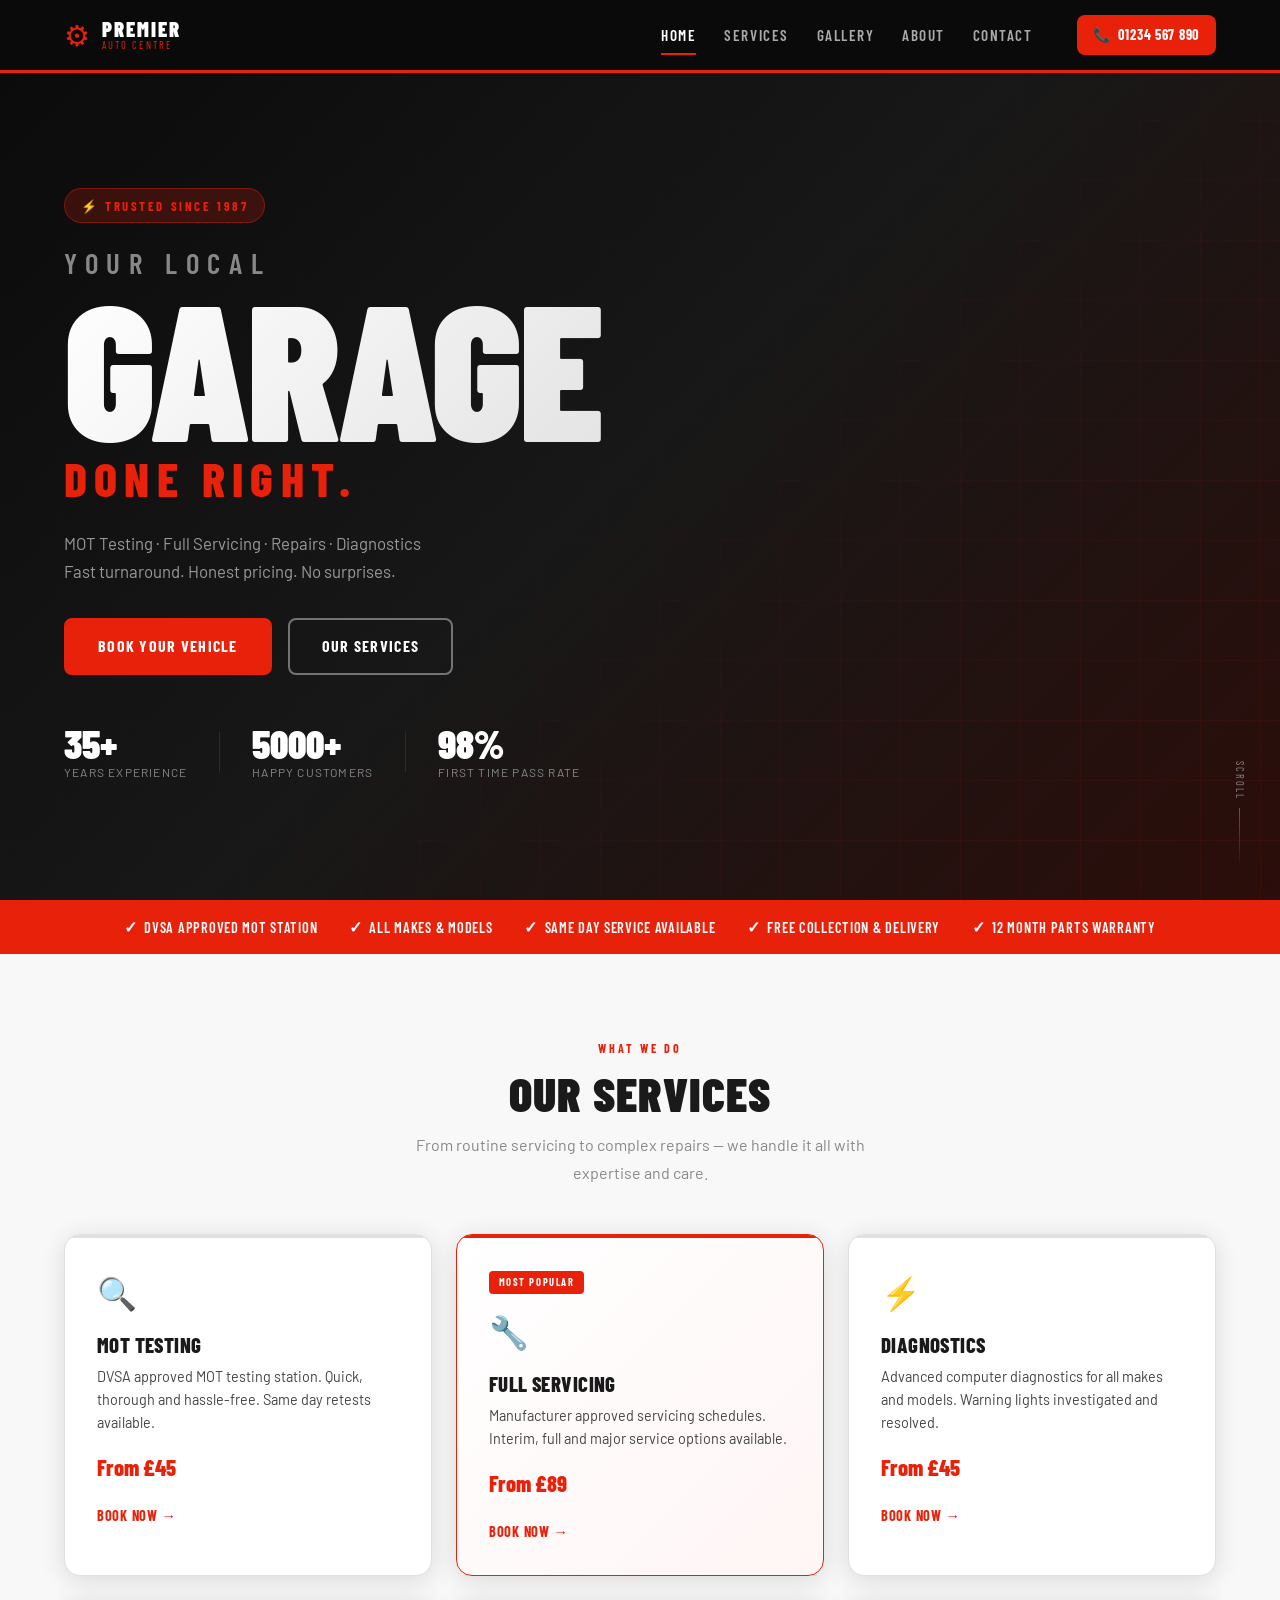
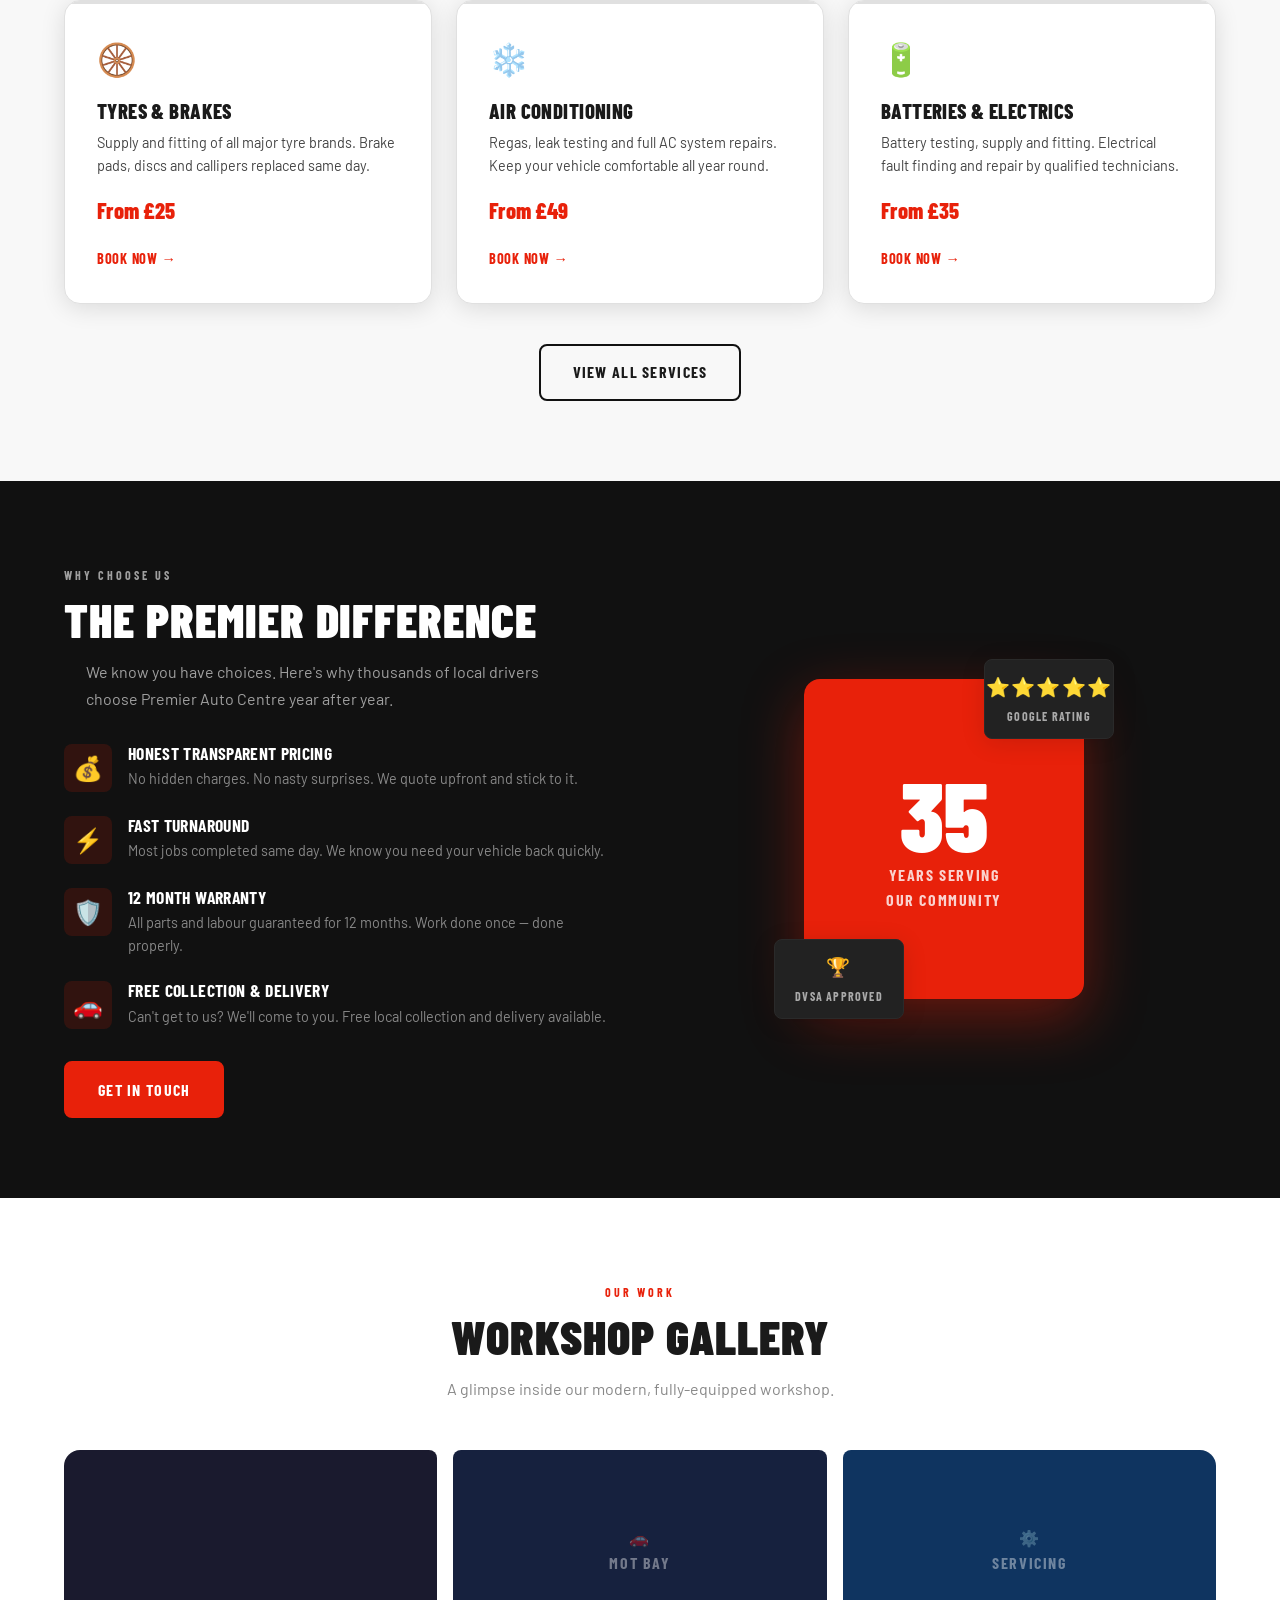
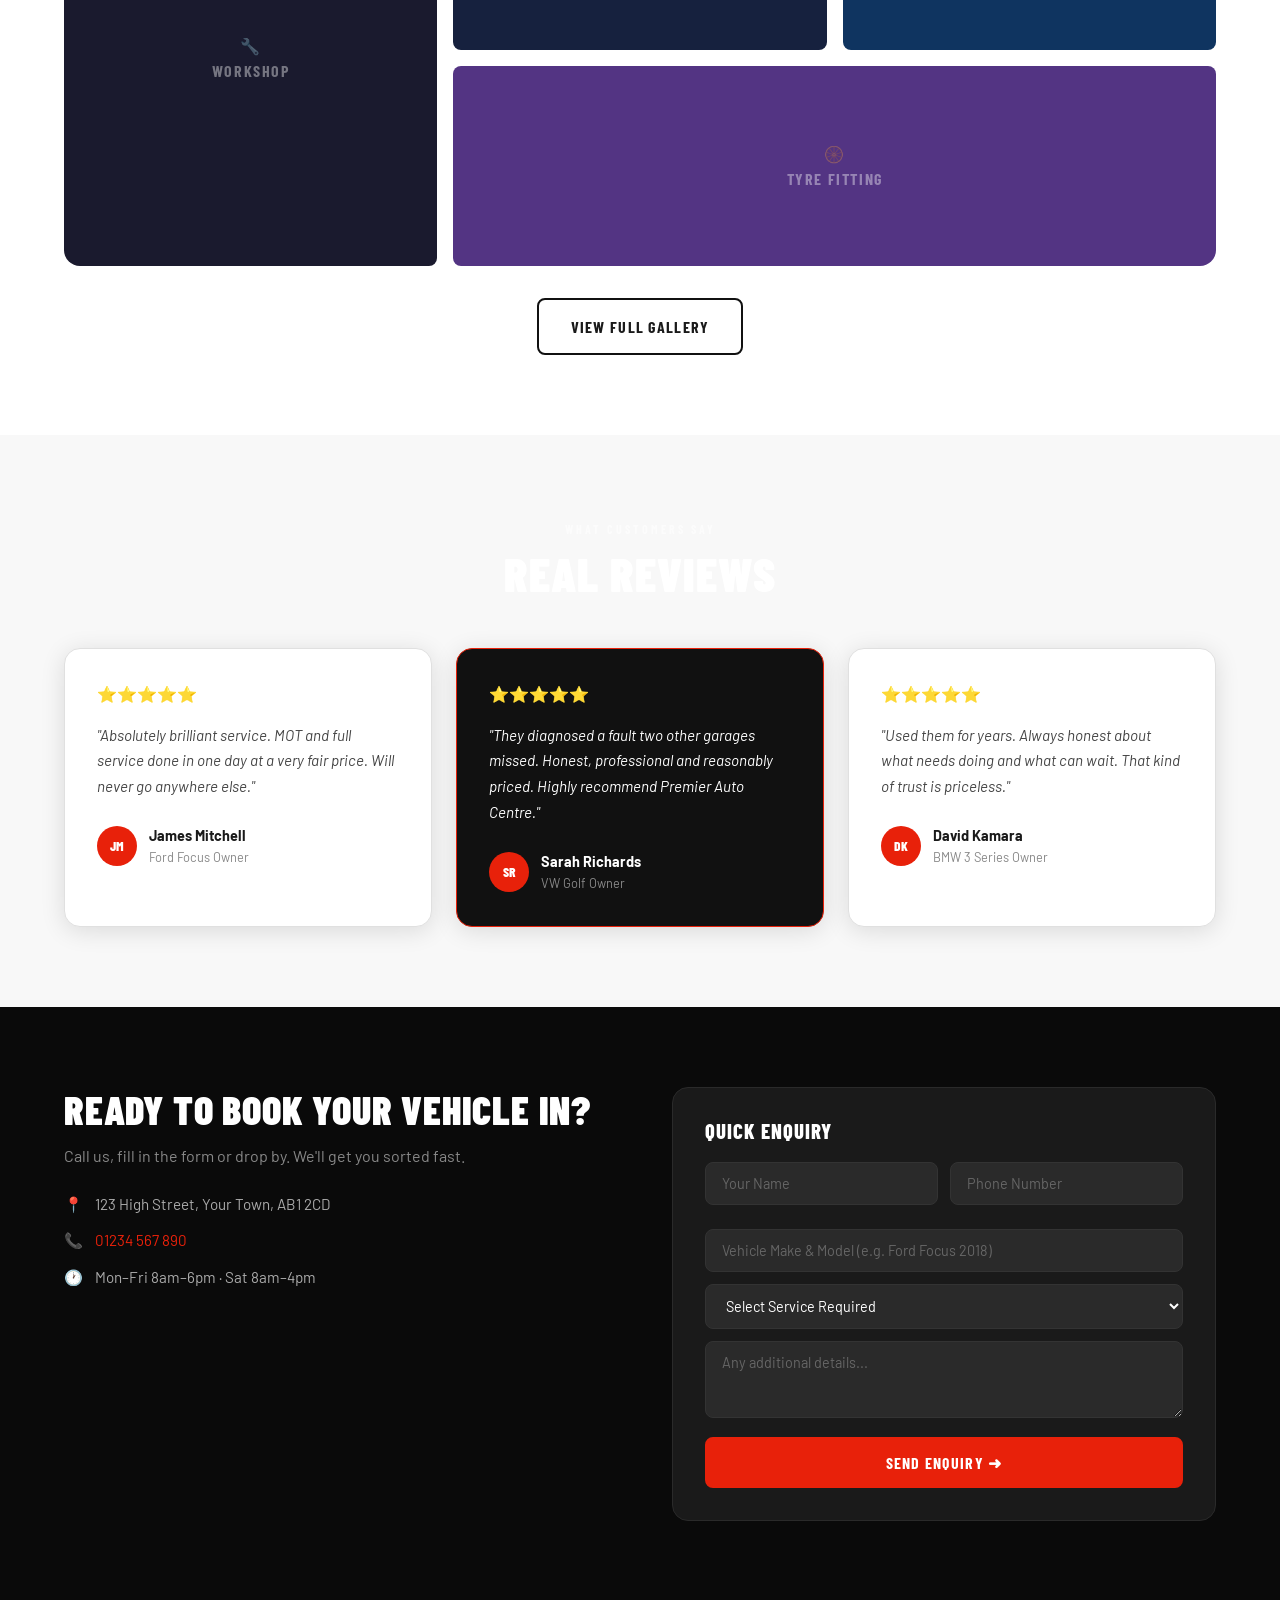
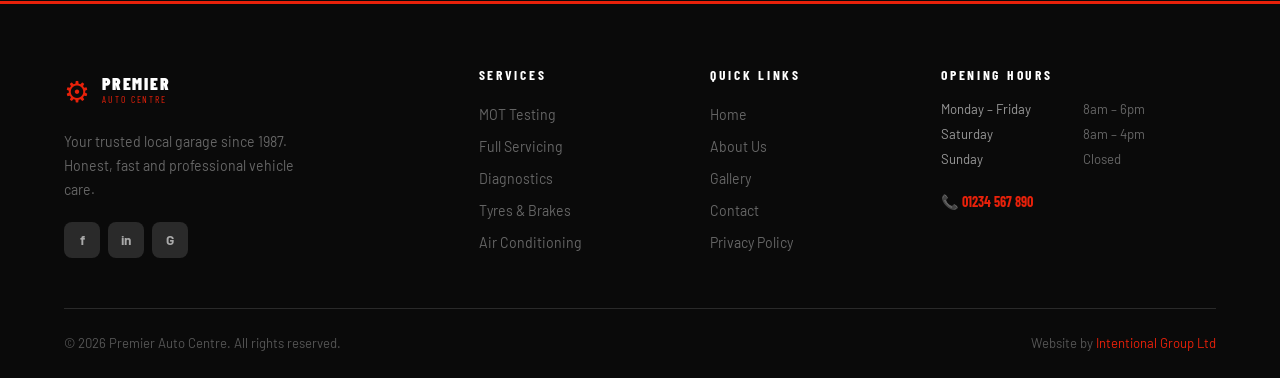
==== index.html @ 418d490f "Add files via upload" ====
<!DOCTYPE html>
<html lang="en">
<head>
  <meta charset="UTF-8"/>
  <meta name="viewport" content="width=device-width, initial-scale=1.0"/>
  <title>Premier Auto Centre | MOT, Servicing & Repairs</title>
  <meta name="description" content="Premier Auto Centre — trusted local garage offering MOT testing, full servicing, repairs and diagnostics. Fast, honest, affordable.">
  <meta name="theme-color" content="#0a0a0a">
  <link rel="preconnect" href="https://fonts.googleapis.com">
  <link href="https://fonts.googleapis.com/css2?family=Barlow+Condensed:wght@400;600;700;800;900&family=Barlow:wght@300;400;500;600&display=swap" rel="stylesheet">
  <link rel="stylesheet" href="style.css">
</head>
<body>

  <!-- ── HEADER ── -->
  <header class="header" id="header">
    <div class="header-inner">
      <a href="index.html" class="logo">
        <span class="logo-icon">⚙</span>
        <div class="logo-text">
          <span class="logo-name">PREMIER</span>
          <span class="logo-sub">AUTO CENTRE</span>
        </div>
      </a>
      <nav class="nav" id="nav">
        <a href="index.html" class="nav-link active">Home</a>
        <a href="services.html" class="nav-link">Services</a>
        <a href="gallery.html" class="nav-link">Gallery</a>
        <a href="about.html" class="nav-link">About</a>
        <a href="contact.html" class="nav-link">Contact</a>
      </nav>
      <a href="tel:01234567890" class="header-phone">
        <span class="phone-icon">📞</span>
        <span>01234 567 890</span>
      </a>
      <button class="hamburger" id="hamburger" aria-label="Menu">
        <span></span><span></span><span></span>
      </button>
    </div>
    <!-- Mobile Nav -->
    <div class="mobile-nav" id="mobileNav">
      <a href="index.html">Home</a>
      <a href="services.html">Services</a>
      <a href="gallery.html">Gallery</a>
      <a href="about.html">About Us</a>
      <a href="contact.html">Contact</a>
      <a href="tel:01234567890" class="mobile-phone">📞 01234 567 890</a>
    </div>
  </header>

  <!-- ── HERO ── -->
  <section class="hero">
    <div class="hero-bg">
      <div class="hero-overlay"></div>
      <div class="hero-grid"></div>
    </div>
    <div class="hero-content">
      <div class="hero-badge">⚡ TRUSTED SINCE 1987</div>
      <h1 class="hero-title">
        <span class="hero-title-top">YOUR LOCAL</span>
        <span class="hero-title-main">GARAGE</span>
        <span class="hero-title-sub">DONE RIGHT.</span>
      </h1>
      <p class="hero-desc">MOT Testing · Full Servicing · Repairs · Diagnostics<br>Fast turnaround. Honest pricing. No surprises.</p>
      <div class="hero-cta">
        <a href="contact.html" class="btn-primary">Book Your Vehicle</a>
        <a href="services.html" class="btn-secondary">Our Services</a>
      </div>
      <div class="hero-stats">
        <div class="stat">
          <span class="stat-num">35+</span>
          <span class="stat-label">Years Experience</span>
        </div>
        <div class="stat-divider"></div>
        <div class="stat">
          <span class="stat-num">5000+</span>
          <span class="stat-label">Happy Customers</span>
        </div>
        <div class="stat-divider"></div>
        <div class="stat">
          <span class="stat-num">98%</span>
          <span class="stat-label">First Time Pass Rate</span>
        </div>
      </div>
    </div>
    <div class="hero-scroll">
      <span>SCROLL</span>
      <div class="scroll-line"></div>
    </div>
  </section>

  <!-- ── TRUST BAR ── -->
  <div class="trust-bar">
    <div class="trust-item"><span>✓</span> DVSA Approved MOT Station</div>
    <div class="trust-item"><span>✓</span> All Makes & Models</div>
    <div class="trust-item"><span>✓</span> Same Day Service Available</div>
    <div class="trust-item"><span>✓</span> Free Collection & Delivery</div>
    <div class="trust-item"><span>✓</span> 12 Month Parts Warranty</div>
  </div>

  <!-- ── SERVICES ── -->
  <section class="section services-section">
    <div class="container">
      <div class="section-header">
        <span class="section-tag">WHAT WE DO</span>
        <h2 class="section-title">Our Services</h2>
        <p class="section-sub">From routine servicing to complex repairs — we handle it all with expertise and care.</p>
      </div>
      <div class="services-grid">
        <div class="service-card">
          <div class="service-icon">🔍</div>
          <h3>MOT Testing</h3>
          <p>DVSA approved MOT testing station. Quick, thorough and hassle-free. Same day retests available.</p>
          <span class="service-price">From £45</span>
          <a href="contact.html" class="service-btn">Book Now →</a>
        </div>
        <div class="service-card featured">
          <div class="featured-tag">MOST POPULAR</div>
          <div class="service-icon">🔧</div>
          <h3>Full Servicing</h3>
          <p>Manufacturer approved servicing schedules. Interim, full and major service options available.</p>
          <span class="service-price">From £89</span>
          <a href="contact.html" class="service-btn">Book Now →</a>
        </div>
        <div class="service-card">
          <div class="service-icon">⚡</div>
          <h3>Diagnostics</h3>
          <p>Advanced computer diagnostics for all makes and models. Warning lights investigated and resolved.</p>
          <span class="service-price">From £45</span>
          <a href="contact.html" class="service-btn">Book Now →</a>
        </div>
        <div class="service-card">
          <div class="service-icon">🛞</div>
          <h3>Tyres & Brakes</h3>
          <p>Supply and fitting of all major tyre brands. Brake pads, discs and callipers replaced same day.</p>
          <span class="service-price">From £25</span>
          <a href="contact.html" class="service-btn">Book Now →</a>
        </div>
        <div class="service-card">
          <div class="service-icon">❄️</div>
          <h3>Air Conditioning</h3>
          <p>Regas, leak testing and full AC system repairs. Keep your vehicle comfortable all year round.</p>
          <span class="service-price">From £49</span>
          <a href="contact.html" class="service-btn">Book Now →</a>
        </div>
        <div class="service-card">
          <div class="service-icon">🔋</div>
          <h3>Batteries & Electrics</h3>
          <p>Battery testing, supply and fitting. Electrical fault finding and repair by qualified technicians.</p>
          <span class="service-price">From £35</span>
          <a href="contact.html" class="service-btn">Book Now →</a>
        </div>
      </div>
      <div class="services-cta">
        <a href="services.html" class="btn-outline">View All Services</a>
      </div>
    </div>
  </section>

  <!-- ── WHY CHOOSE US ── -->
  <section class="why-section">
    <div class="container">
      <div class="why-inner">
        <div class="why-content">
          <span class="section-tag light">WHY CHOOSE US</span>
          <h2 class="section-title light">The Premier Difference</h2>
          <p class="section-sub light">We know you have choices. Here's why thousands of local drivers choose Premier Auto Centre year after year.</p>
          <div class="why-list">
            <div class="why-item">
              <div class="why-icon">💰</div>
              <div>
                <h4>Honest Transparent Pricing</h4>
                <p>No hidden charges. No nasty surprises. We quote upfront and stick to it.</p>
              </div>
            </div>
            <div class="why-item">
              <div class="why-icon">⚡</div>
              <div>
                <h4>Fast Turnaround</h4>
                <p>Most jobs completed same day. We know you need your vehicle back quickly.</p>
              </div>
            </div>
            <div class="why-item">
              <div class="why-icon">🛡️</div>
              <div>
                <h4>12 Month Warranty</h4>
                <p>All parts and labour guaranteed for 12 months. Work done once — done properly.</p>
              </div>
            </div>
            <div class="why-item">
              <div class="why-icon">🚗</div>
              <div>
                <h4>Free Collection & Delivery</h4>
                <p>Can't get to us? We'll come to you. Free local collection and delivery available.</p>
              </div>
            </div>
          </div>
          <a href="contact.html" class="btn-primary">Get in Touch</a>
        </div>
        <div class="why-visual">
          <div class="why-card-stack">
            <div class="why-card-big">
              <span class="wc-num">35</span>
              <span class="wc-label">Years Serving<br>Our Community</span>
            </div>
            <div class="why-card-small top">
              <span>⭐⭐⭐⭐⭐</span>
              <span>Google Rating</span>
            </div>
            <div class="why-card-small bottom">
              <span>🏆</span>
              <span>DVSA Approved</span>
            </div>
          </div>
        </div>
      </div>
    </div>
  </section>

  <!-- ── GALLERY PREVIEW ── -->
  <section class="section">
    <div class="container">
      <div class="section-header">
        <span class="section-tag">OUR WORK</span>
        <h2 class="section-title">Workshop Gallery</h2>
        <p class="section-sub">A glimpse inside our modern, fully-equipped workshop.</p>
      </div>
      <div class="gallery-grid">
        <div class="gallery-item tall" style="background:#1a1a2e;">
          <div class="gallery-placeholder">🔧<br>Workshop</div>
        </div>
        <div class="gallery-item" style="background:#16213e;">
          <div class="gallery-placeholder">🚗<br>MOT Bay</div>
        </div>
        <div class="gallery-item" style="background:#0f3460;">
          <div class="gallery-placeholder">⚙️<br>Servicing</div>
        </div>
        <div class="gallery-item wide" style="background:#533483;">
          <div class="gallery-placeholder">🛞<br>Tyre Fitting</div>
        </div>
      </div>
      <div style="text-align:center; margin-top:2rem;">
        <a href="gallery.html" class="btn-outline">View Full Gallery</a>
      </div>
    </div>
  </section>

  <!-- ── TESTIMONIALS ── -->
  <section class="testimonials-section">
    <div class="container">
      <div class="section-header">
        <span class="section-tag light">WHAT CUSTOMERS SAY</span>
        <h2 class="section-title light">Real Reviews</h2>
      </div>
      <div class="testimonials-grid">
        <div class="testimonial-card">
          <div class="stars">⭐⭐⭐⭐⭐</div>
          <p>"Absolutely brilliant service. MOT and full service done in one day at a very fair price. Will never go anywhere else."</p>
          <div class="reviewer">
            <div class="reviewer-avatar">JM</div>
            <div>
              <strong>James Mitchell</strong>
              <span>Ford Focus Owner</span>
            </div>
          </div>
        </div>
        <div class="testimonial-card featured">
          <div class="stars">⭐⭐⭐⭐⭐</div>
          <p>"They diagnosed a fault two other garages missed. Honest, professional and reasonably priced. Highly recommend Premier Auto Centre."</p>
          <div class="reviewer">
            <div class="reviewer-avatar">SR</div>
            <div>
              <strong>Sarah Richards</strong>
              <span>VW Golf Owner</span>
            </div>
          </div>
        </div>
        <div class="testimonial-card">
          <div class="stars">⭐⭐⭐⭐⭐</div>
          <p>"Used them for years. Always honest about what needs doing and what can wait. That kind of trust is priceless."</p>
          <div class="reviewer">
            <div class="reviewer-avatar">DK</div>
            <div>
              <strong>David Kamara</strong>
              <span>BMW 3 Series Owner</span>
            </div>
          </div>
        </div>
      </div>
    </div>
  </section>

  <!-- ── CONTACT CTA ── -->
  <section class="cta-section">
    <div class="container">
      <div class="cta-inner">
        <div class="cta-content">
          <h2>Ready to Book Your Vehicle In?</h2>
          <p>Call us, fill in the form or drop by. We'll get you sorted fast.</p>
          <div class="cta-details">
            <div class="cta-detail">
              <span>📍</span>
              <span>123 High Street, Your Town, AB1 2CD</span>
            </div>
            <div class="cta-detail">
              <span>📞</span>
              <a href="tel:01234567890">01234 567 890</a>
            </div>
            <div class="cta-detail">
              <span>🕐</span>
              <span>Mon–Fri 8am–6pm · Sat 8am–4pm</span>
            </div>
          </div>
        </div>
        <div class="cta-form-wrap">
          <form class="quick-form" id="quickForm">
            <h3>Quick Enquiry</h3>
            <div class="form-row">
              <input type="text" name="name" placeholder="Your Name" required/>
              <input type="tel" name="phone" placeholder="Phone Number" required/>
            </div>
            <input type="text" name="vehicle" placeholder="Vehicle Make & Model (e.g. Ford Focus 2018)"/>
            <select name="service">
              <option value="">Select Service Required</option>
              <option>MOT Test</option>
              <option>Full Service</option>
              <option>Repairs / Diagnostics</option>
              <option>Tyres</option>
              <option>Brakes</option>
              <option>Air Conditioning</option>
              <option>Other</option>
            </select>
            <textarea name="message" placeholder="Any additional details..." rows="3"></textarea>
            <button type="submit" class="btn-primary full">Send Enquiry ➜</button>
            <div class="form-success" id="formSuccess">
              ✓ Thank you! We'll be in touch within 2 hours.
            </div>
          </form>
        </div>
      </div>
    </div>
  </section>

  <!-- ── FOOTER ── -->
  <footer class="footer">
    <div class="container">
      <div class="footer-grid">
        <div class="footer-brand">
          <div class="footer-logo">
            <span>⚙</span>
            <div>
              <strong>PREMIER</strong>
              <small>AUTO CENTRE</small>
            </div>
          </div>
          <p>Your trusted local garage since 1987. Honest, fast and professional vehicle care.</p>
          <div class="footer-social">
            <a href="#" aria-label="Facebook">f</a>
            <a href="#" aria-label="Instagram">in</a>
            <a href="#" aria-label="Google">G</a>
          </div>
        </div>
        <div class="footer-col">
          <h4>Services</h4>
          <a href="services.html">MOT Testing</a>
          <a href="services.html">Full Servicing</a>
          <a href="services.html">Diagnostics</a>
          <a href="services.html">Tyres & Brakes</a>
          <a href="services.html">Air Conditioning</a>
        </div>
        <div class="footer-col">
          <h4>Quick Links</h4>
          <a href="index.html">Home</a>
          <a href="about.html">About Us</a>
          <a href="gallery.html">Gallery</a>
          <a href="contact.html">Contact</a>
          <a href="privacy.html">Privacy Policy</a>
        </div>
        <div class="footer-col">
          <h4>Opening Hours</h4>
          <div class="hours">
            <span>Monday – Friday</span><span>8am – 6pm</span>
            <span>Saturday</span><span>8am – 4pm</span>
            <span>Sunday</span><span>Closed</span>
          </div>
          <a href="tel:01234567890" class="footer-phone">📞 01234 567 890</a>
        </div>
      </div>
      <div class="footer-bottom">
        <p>© 2026 Premier Auto Centre. All rights reserved.</p>
        <p>Website by <a href="https://intentionalgroup.com" target="_blank" rel="noopener">Intentional Group Ltd</a></p>
      </div>
    </div>
  </footer>

  <script src="main.js"></script>
</body>
</html>
---- style.css ----
/* ═══════════════════════════════════════════════════════
   PREMIER AUTO CENTRE — MASTER GARAGE TEMPLATE
   Intentional Group Ltd · intentionalgroup.com
   ═══════════════════════════════════════════════════════ */

/* ── VARIABLES ── */
:root {
  --black:      #0a0a0a;
  --dark:       #111111;
  --dark-mid:   #1a1a1a;
  --dark-lt:    #222222;
  --steel:      #2a2a2a;
  --red:        #e8210a;
  --red-dark:   #c41a08;
  --red-lt:     #ff3d24;
  --gold:       #f5a623;
  --white:      #ffffff;
  --off-white:  #f8f8f8;
  --grey-lt:    #e0e0e0;
  --grey:       #888888;
  --grey-dk:    #555555;
  --text:       #1a1a1a;
  --text-mid:   #444444;
  --text-lt:    #888888;
  --shadow:     0 4px 24px rgba(0,0,0,0.12);
  --shadow-lg:  0 16px 48px rgba(0,0,0,0.18);
  --radius:     8px;
  --radius-lg:  16px;
  --transition: 0.25s ease;
}

/* ── RESET ── */
*, *::before, *::after { box-sizing: border-box; margin: 0; padding: 0; }
html { scroll-behavior: smooth; font-size: 16px; }
body {
  font-family: 'Barlow', sans-serif;
  color: var(--text);
  background: var(--white);
  overflow-x: hidden;
  line-height: 1.6;
}
img { max-width: 100%; display: block; }
a { text-decoration: none; color: inherit; }
button { cursor: pointer; border: none; background: none; }

/* ── TYPOGRAPHY ── */
h1, h2, h3, h4 {
  font-family: 'Barlow Condensed', sans-serif;
  line-height: 1.1;
  letter-spacing: 0.02em;
}

/* ── CONTAINER ── */
.container {
  max-width: 1200px;
  margin: 0 auto;
  padding: 0 1.5rem;
}

/* ── BUTTONS ── */
.btn-primary {
  display: inline-block;
  background: var(--red);
  color: var(--white);
  padding: 0.85rem 2rem;
  border-radius: var(--radius);
  font-family: 'Barlow Condensed', sans-serif;
  font-size: 1rem;
  font-weight: 700;
  letter-spacing: 0.08em;
  text-transform: uppercase;
  transition: background var(--transition), transform 0.1s;
  border: 2px solid var(--red);
}
.btn-primary:hover { background: var(--red-lt); border-color: var(--red-lt); transform: translateY(-2px); }
.btn-primary.full { width: 100%; text-align: center; }

.btn-secondary {
  display: inline-block;
  background: transparent;
  color: var(--white);
  padding: 0.85rem 2rem;
  border-radius: var(--radius);
  font-family: 'Barlow Condensed', sans-serif;
  font-size: 1rem;
  font-weight: 700;
  letter-spacing: 0.08em;
  text-transform: uppercase;
  border: 2px solid rgba(255,255,255,0.4);
  transition: all var(--transition);
}
.btn-secondary:hover { border-color: var(--white); background: rgba(255,255,255,0.1); }

.btn-outline {
  display: inline-block;
  background: transparent;
  color: var(--text);
  padding: 0.85rem 2rem;
  border-radius: var(--radius);
  font-family: 'Barlow Condensed', sans-serif;
  font-size: 1rem;
  font-weight: 700;
  letter-spacing: 0.08em;
  text-transform: uppercase;
  border: 2px solid var(--dark);
  transition: all var(--transition);
}
.btn-outline:hover { background: var(--dark); color: var(--white); }

/* ── HEADER ── */
.header {
  position: fixed;
  top: 0; left: 0; right: 0;
  z-index: 1000;
  background: var(--black);
  border-bottom: 3px solid var(--red);
  transition: all var(--transition);
}
.header.scrolled {
  background: rgba(10,10,10,0.97);
  backdrop-filter: blur(10px);
  box-shadow: 0 4px 30px rgba(0,0,0,0.5);
}
.header-inner {
  max-width: 1200px;
  margin: 0 auto;
  padding: 0 1.5rem;
  height: 70px;
  display: flex;
  align-items: center;
  gap: 2rem;
}
.logo {
  display: flex;
  align-items: center;
  gap: 0.75rem;
  text-decoration: none;
  flex-shrink: 0;
}
.logo-icon {
  font-size: 1.8rem;
  color: var(--red);
  animation: spin 8s linear infinite;
}
@keyframes spin { to { transform: rotate(360deg); } }
.logo-text { display: flex; flex-direction: column; }
.logo-name {
  font-family: 'Barlow Condensed', sans-serif;
  font-size: 1.3rem;
  font-weight: 900;
  color: var(--white);
  letter-spacing: 0.1em;
  line-height: 1;
}
.logo-sub {
  font-family: 'Barlow Condensed', sans-serif;
  font-size: 0.65rem;
  color: var(--red);
  letter-spacing: 0.2em;
  line-height: 1;
}
.nav {
  display: flex;
  gap: 0.25rem;
  margin-left: auto;
}
.nav-link {
  color: #aaa;
  font-family: 'Barlow Condensed', sans-serif;
  font-size: 0.95rem;
  font-weight: 600;
  letter-spacing: 0.1em;
  text-transform: uppercase;
  padding: 0.5rem 0.75rem;
  border-radius: 4px;
  transition: color var(--transition);
  position: relative;
}
.nav-link::after {
  content: '';
  position: absolute;
  bottom: 0; left: 50%; right: 50%;
  height: 2px;
  background: var(--red);
  transition: all var(--transition);
}
.nav-link:hover, .nav-link.active { color: var(--white); }
.nav-link:hover::after, .nav-link.active::after { left: 0.75rem; right: 0.75rem; }

.header-phone {
  display: flex;
  align-items: center;
  gap: 0.4rem;
  color: var(--white);
  font-family: 'Barlow Condensed', sans-serif;
  font-size: 0.9rem;
  font-weight: 700;
  letter-spacing: 0.05em;
  white-space: nowrap;
  padding: 0.5rem 1rem;
  background: var(--red);
  border-radius: var(--radius);
  transition: background var(--transition);
  flex-shrink: 0;
}
.header-phone:hover { background: var(--red-lt); }

.hamburger {
  display: none;
  flex-direction: column;
  gap: 5px;
  padding: 0.5rem;
  margin-left: auto;
}
.hamburger span {
  display: block;
  width: 24px;
  height: 2px;
  background: var(--white);
  transition: all var(--transition);
  border-radius: 2px;
}
.hamburger.open span:nth-child(1) { transform: rotate(45deg) translate(5px, 5px); }
.hamburger.open span:nth-child(2) { opacity: 0; }
.hamburger.open span:nth-child(3) { transform: rotate(-45deg) translate(5px, -5px); }

.mobile-nav {
  display: none;
  flex-direction: column;
  background: var(--dark);
  border-top: 1px solid var(--steel);
  padding: 1rem 1.5rem;
  gap: 0.25rem;
}
.mobile-nav.open { display: flex; }
.mobile-nav a {
  color: #ccc;
  font-family: 'Barlow Condensed', sans-serif;
  font-size: 1.1rem;
  font-weight: 600;
  letter-spacing: 0.1em;
  text-transform: uppercase;
  padding: 0.75rem 0;
  border-bottom: 1px solid var(--steel);
  transition: color var(--transition);
}
.mobile-nav a:last-child { border-bottom: none; }
.mobile-nav a:hover { color: var(--red); }
.mobile-phone {
  color: var(--red) !important;
  font-weight: 800 !important;
  margin-top: 0.5rem;
}

/* ── HERO ── */
.hero {
  min-height: 100vh;
  display: flex;
  align-items: center;
  position: relative;
  overflow: hidden;
  background: var(--black);
  padding-top: 70px;
}
.hero-bg {
  position: absolute;
  inset: 0;
}
.hero-overlay {
  position: absolute;
  inset: 0;
  background: linear-gradient(135deg, rgba(10,10,10,0.95) 0%, rgba(26,26,26,0.85) 50%, rgba(232,33,10,0.15) 100%);
  z-index: 1;
}
.hero-grid {
  position: absolute;
  inset: 0;
  background-image:
    linear-gradient(rgba(232,33,10,0.08) 1px, transparent 1px),
    linear-gradient(90deg, rgba(232,33,10,0.08) 1px, transparent 1px);
  background-size: 60px 60px;
  z-index: 0;
}
.hero-content {
  position: relative;
  z-index: 2;
  max-width: 1200px;
  margin: 0 auto;
  padding: 4rem 1.5rem;
  width: 100%;
}
.hero-badge {
  display: inline-block;
  background: rgba(232,33,10,0.2);
  border: 1px solid rgba(232,33,10,0.4);
  color: var(--red);
  font-family: 'Barlow Condensed', sans-serif;
  font-size: 0.8rem;
  font-weight: 700;
  letter-spacing: 0.2em;
  text-transform: uppercase;
  padding: 0.4rem 1rem;
  border-radius: 20px;
  margin-bottom: 1.5rem;
}
.hero-title {
  display: flex;
  flex-direction: column;
  margin-bottom: 1.5rem;
}
.hero-title-top {
  font-size: clamp(1.2rem, 3vw, 1.8rem);
  font-weight: 600;
  color: var(--grey);
  letter-spacing: 0.3em;
  text-transform: uppercase;
}
.hero-title-main {
  font-size: clamp(5rem, 15vw, 12rem);
  font-weight: 900;
  color: var(--white);
  letter-spacing: -0.02em;
  line-height: 0.9;
  text-transform: uppercase;
  background: linear-gradient(135deg, #fff 0%, #ccc 100%);
  -webkit-background-clip: text;
  -webkit-text-fill-color: transparent;
  background-clip: text;
}
.hero-title-sub {
  font-size: clamp(1.5rem, 4vw, 3rem);
  font-weight: 800;
  color: var(--red);
  letter-spacing: 0.15em;
  text-transform: uppercase;
}
.hero-desc {
  color: #999;
  font-size: 1.05rem;
  max-width: 500px;
  margin-bottom: 2rem;
  line-height: 1.7;
}
.hero-cta {
  display: flex;
  gap: 1rem;
  flex-wrap: wrap;
  margin-bottom: 3rem;
}
.hero-stats {
  display: flex;
  align-items: center;
  gap: 2rem;
  flex-wrap: wrap;
}
.stat { display: flex; flex-direction: column; }
.stat-num {
  font-family: 'Barlow Condensed', sans-serif;
  font-size: 2.5rem;
  font-weight: 900;
  color: var(--white);
  line-height: 1;
}
.stat-label {
  font-size: 0.75rem;
  color: var(--grey);
  text-transform: uppercase;
  letter-spacing: 0.1em;
}
.stat-divider {
  width: 1px;
  height: 40px;
  background: var(--steel);
}
.hero-scroll {
  position: absolute;
  right: 2rem;
  bottom: 2rem;
  display: flex;
  flex-direction: column;
  align-items: center;
  gap: 0.5rem;
  z-index: 2;
}
.hero-scroll span {
  font-family: 'Barlow Condensed', sans-serif;
  font-size: 0.65rem;
  letter-spacing: 0.2em;
  color: var(--grey);
  writing-mode: vertical-rl;
}
.scroll-line {
  width: 1px;
  height: 60px;
  background: linear-gradient(to bottom, var(--red), transparent);
  animation: scrollPulse 2s ease-in-out infinite;
}
@keyframes scrollPulse {
  0%, 100% { opacity: 0.3; transform: scaleY(1); }
  50% { opacity: 1; transform: scaleY(1.2); }
}

/* ── TRUST BAR ── */
.trust-bar {
  background: var(--red);
  padding: 0.9rem 1.5rem;
  display: flex;
  justify-content: center;
  gap: 2rem;
  flex-wrap: wrap;
  overflow: hidden;
}
.trust-item {
  display: flex;
  align-items: center;
  gap: 0.4rem;
  color: var(--white);
  font-family: 'Barlow Condensed', sans-serif;
  font-size: 0.9rem;
  font-weight: 600;
  letter-spacing: 0.05em;
  text-transform: uppercase;
  white-space: nowrap;
}
.trust-item span { font-weight: 900; font-size: 1rem; }

/* ── SECTIONS ── */
.section { padding: 5rem 0; }
.section-header {
  text-align: center;
  margin-bottom: 3rem;
}
.section-tag {
  display: inline-block;
  font-family: 'Barlow Condensed', sans-serif;
  font-size: 0.75rem;
  font-weight: 700;
  letter-spacing: 0.25em;
  text-transform: uppercase;
  color: var(--red);
  margin-bottom: 0.5rem;
}
.section-tag.light { color: rgba(255,255,255,0.6); }
.section-title {
  font-size: clamp(2rem, 5vw, 3rem);
  font-weight: 900;
  color: var(--text);
  text-transform: uppercase;
  margin-bottom: 0.75rem;
}
.section-title.light { color: var(--white); }
.section-sub {
  font-size: 1rem;
  color: var(--text-lt);
  max-width: 500px;
  margin: 0 auto;
  line-height: 1.7;
}
.section-sub.light { color: rgba(255,255,255,0.6); }

/* ── SERVICES GRID ── */
.services-section { background: var(--off-white); }
.services-grid {
  display: grid;
  grid-template-columns: repeat(auto-fill, minmax(280px, 1fr));
  gap: 1.5rem;
}
.service-card {
  background: var(--white);
  border-radius: var(--radius-lg);
  padding: 2rem;
  box-shadow: var(--shadow);
  border: 1px solid var(--grey-lt);
  transition: transform var(--transition), box-shadow var(--transition);
  position: relative;
  overflow: hidden;
}
.service-card::before {
  content: '';
  position: absolute;
  top: 0; left: 0; right: 0;
  height: 3px;
  background: var(--grey-lt);
  transition: background var(--transition);
}
.service-card:hover { transform: translateY(-6px); box-shadow: var(--shadow-lg); }
.service-card:hover::before { background: var(--red); }
.service-card.featured {
  border-color: var(--red);
  background: linear-gradient(135deg, #fff 0%, #fff5f5 100%);
}
.service-card.featured::before { background: var(--red); }
.featured-tag {
  display: inline-block;
  background: var(--red);
  color: var(--white);
  font-family: 'Barlow Condensed', sans-serif;
  font-size: 0.65rem;
  font-weight: 700;
  letter-spacing: 0.15em;
  text-transform: uppercase;
  padding: 0.2rem 0.6rem;
  border-radius: 4px;
  margin-bottom: 0.75rem;
}
.service-icon { font-size: 2rem; margin-bottom: 1rem; }
.service-card h3 {
  font-size: 1.3rem;
  font-weight: 800;
  color: var(--text);
  text-transform: uppercase;
  margin-bottom: 0.5rem;
}
.service-card p {
  font-size: 0.9rem;
  color: var(--text-mid);
  line-height: 1.6;
  margin-bottom: 1rem;
}
.service-price {
  display: block;
  font-family: 'Barlow Condensed', sans-serif;
  font-size: 1.4rem;
  font-weight: 800;
  color: var(--red);
  margin-bottom: 1rem;
}
.service-btn {
  display: inline-block;
  color: var(--red);
  font-family: 'Barlow Condensed', sans-serif;
  font-size: 0.9rem;
  font-weight: 700;
  letter-spacing: 0.05em;
  text-transform: uppercase;
  transition: gap var(--transition);
}
.service-btn:hover { text-decoration: underline; }
.services-cta { text-align: center; margin-top: 2.5rem; }

/* ── WHY SECTION ── */
.why-section {
  background: var(--dark);
  padding: 5rem 0;
}
.why-inner {
  display: grid;
  grid-template-columns: 1fr 1fr;
  gap: 4rem;
  align-items: center;
}
.why-content { }
.why-list {
  display: flex;
  flex-direction: column;
  gap: 1.5rem;
  margin: 2rem 0;
}
.why-item {
  display: flex;
  gap: 1rem;
  align-items: flex-start;
}
.why-icon {
  font-size: 1.5rem;
  flex-shrink: 0;
  width: 48px;
  height: 48px;
  background: rgba(232,33,10,0.15);
  border-radius: var(--radius);
  display: flex;
  align-items: center;
  justify-content: center;
}
.why-item h4 {
  font-size: 1.1rem;
  font-weight: 700;
  color: var(--white);
  text-transform: uppercase;
  margin-bottom: 0.25rem;
}
.why-item p {
  font-size: 0.9rem;
  color: #888;
  line-height: 1.6;
}
.why-visual {
  display: flex;
  justify-content: center;
  align-items: center;
}
.why-card-stack {
  position: relative;
  width: 280px;
  height: 320px;
}
.why-card-big {
  position: absolute;
  inset: 0;
  background: var(--red);
  border-radius: var(--radius-lg);
  display: flex;
  flex-direction: column;
  align-items: center;
  justify-content: center;
  box-shadow: 0 20px 60px rgba(232,33,10,0.4);
}
.wc-num {
  font-family: 'Barlow Condensed', sans-serif;
  font-size: 6rem;
  font-weight: 900;
  color: var(--white);
  line-height: 1;
}
.wc-label {
  font-family: 'Barlow Condensed', sans-serif;
  font-size: 1rem;
  font-weight: 700;
  color: rgba(255,255,255,0.8);
  text-align: center;
  text-transform: uppercase;
  letter-spacing: 0.1em;
}
.why-card-small {
  position: absolute;
  background: var(--dark-lt);
  border: 1px solid var(--steel);
  border-radius: var(--radius);
  padding: 0.75rem 1rem;
  display: flex;
  flex-direction: column;
  align-items: center;
  gap: 0.25rem;
  font-size: 0.75rem;
  color: #aaa;
  font-family: 'Barlow Condensed', sans-serif;
  font-weight: 700;
  letter-spacing: 0.1em;
  text-transform: uppercase;
  box-shadow: var(--shadow);
  width: 130px;
}
.why-card-small.top { top: -20px; right: -30px; }
.why-card-small.bottom { bottom: -20px; left: -30px; }
.why-card-small span:first-child { font-size: 1.2rem; }

/* ── GALLERY ── */
.gallery-grid {
  display: grid;
  grid-template-columns: repeat(3, 1fr);
  grid-template-rows: 200px 200px;
  gap: 1rem;
  border-radius: var(--radius-lg);
  overflow: hidden;
}
.gallery-item {
  border-radius: var(--radius);
  overflow: hidden;
  display: flex;
  align-items: center;
  justify-content: center;
  transition: transform var(--transition);
  cursor: pointer;
}
.gallery-item:hover { transform: scale(1.02); }
.gallery-item.tall { grid-row: span 2; }
.gallery-item.wide { grid-column: span 2; }
.gallery-placeholder {
  color: rgba(255,255,255,0.4);
  font-family: 'Barlow Condensed', sans-serif;
  font-size: 1rem;
  font-weight: 700;
  text-transform: uppercase;
  letter-spacing: 0.1em;
  text-align: center;
  line-height: 1.6;
}

/* ── TESTIMONIALS ── */
.testimonials-section {
  background: var(--off-white);
  padding: 5rem 0;
}
.testimonials-grid {
  display: grid;
  grid-template-columns: repeat(auto-fill, minmax(280px, 1fr));
  gap: 1.5rem;
}
.testimonial-card {
  background: var(--white);
  border-radius: var(--radius-lg);
  padding: 2rem;
  box-shadow: var(--shadow);
  border: 1px solid var(--grey-lt);
  transition: transform var(--transition);
}
.testimonial-card:hover { transform: translateY(-4px); }
.testimonial-card.featured {
  background: var(--dark);
  border-color: var(--red);
}
.testimonial-card.featured p,
.testimonial-card.featured strong { color: var(--white); }
.testimonial-card.featured span { color: #888; }
.stars { font-size: 1rem; margin-bottom: 1rem; }
.testimonial-card p {
  font-size: 0.95rem;
  color: var(--text-mid);
  line-height: 1.7;
  font-style: italic;
  margin-bottom: 1.5rem;
}
.reviewer {
  display: flex;
  align-items: center;
  gap: 0.75rem;
}
.reviewer-avatar {
  width: 40px; height: 40px;
  background: var(--red);
  color: var(--white);
  border-radius: 50%;
  display: flex;
  align-items: center;
  justify-content: center;
  font-family: 'Barlow Condensed', sans-serif;
  font-weight: 800;
  font-size: 0.85rem;
  flex-shrink: 0;
}
.reviewer strong {
  display: block;
  font-size: 0.9rem;
  color: var(--text);
}
.reviewer span {
  display: block;
  font-size: 0.8rem;
  color: var(--text-lt);
}

/* ── CTA SECTION ── */
.cta-section {
  background: var(--black);
  padding: 5rem 0;
}
.cta-inner {
  display: grid;
  grid-template-columns: 1fr 1fr;
  gap: 4rem;
  align-items: start;
}
.cta-content h2 {
  font-size: clamp(1.8rem, 4vw, 2.5rem);
  font-weight: 900;
  color: var(--white);
  text-transform: uppercase;
  margin-bottom: 0.75rem;
}
.cta-content p {
  color: #888;
  margin-bottom: 1.5rem;
}
.cta-details {
  display: flex;
  flex-direction: column;
  gap: 0.75rem;
}
.cta-detail {
  display: flex;
  align-items: center;
  gap: 0.75rem;
  color: #aaa;
  font-size: 0.95rem;
}
.cta-detail a { color: var(--red); }
.cta-detail a:hover { text-decoration: underline; }

/* ── QUICK FORM ── */
.cta-form-wrap {
  background: var(--dark-mid);
  border: 1px solid var(--steel);
  border-radius: var(--radius-lg);
  padding: 2rem;
}
.quick-form h3 {
  font-size: 1.3rem;
  font-weight: 800;
  color: var(--white);
  text-transform: uppercase;
  margin-bottom: 1.25rem;
  letter-spacing: 0.05em;
}
.form-row {
  display: grid;
  grid-template-columns: 1fr 1fr;
  gap: 0.75rem;
  margin-bottom: 0.75rem;
}
.quick-form input,
.quick-form select,
.quick-form textarea {
  width: 100%;
  padding: 0.75rem 1rem;
  background: var(--steel);
  border: 1px solid #333;
  border-radius: var(--radius);
  color: var(--white);
  font-family: 'Barlow', sans-serif;
  font-size: 0.9rem;
  outline: none;
  transition: border-color var(--transition);
  margin-bottom: 0.75rem;
}
.quick-form input::placeholder,
.quick-form textarea::placeholder { color: #666; }
.quick-form input:focus,
.quick-form select:focus,
.quick-form textarea:focus { border-color: var(--red); }
.quick-form select option { background: var(--dark); }
.quick-form textarea { resize: vertical; }
.form-success {
  display: none;
  background: rgba(0,180,0,0.1);
  border: 1px solid rgba(0,180,0,0.3);
  color: #4caf50;
  border-radius: var(--radius);
  padding: 0.75rem;
  text-align: center;
  font-size: 0.9rem;
  margin-top: 0.75rem;
}

/* ── FOOTER ── */
.footer {
  background: var(--black);
  border-top: 3px solid var(--red);
  padding: 4rem 0 0;
}
.footer-grid {
  display: grid;
  grid-template-columns: 2fr 1fr 1fr 1.5fr;
  gap: 3rem;
  padding-bottom: 3rem;
  border-bottom: 1px solid var(--steel);
}
.footer-logo {
  display: flex;
  align-items: center;
  gap: 0.75rem;
  margin-bottom: 1rem;
}
.footer-logo span { font-size: 1.8rem; color: var(--red); }
.footer-logo strong {
  display: block;
  font-family: 'Barlow Condensed', sans-serif;
  font-size: 1.1rem;
  font-weight: 900;
  color: var(--white);
  letter-spacing: 0.1em;
  line-height: 1;
}
.footer-logo small {
  display: block;
  font-family: 'Barlow Condensed', sans-serif;
  font-size: 0.6rem;
  color: var(--red);
  letter-spacing: 0.2em;
}
.footer-brand p {
  font-size: 0.88rem;
  color: #666;
  line-height: 1.7;
  max-width: 260px;
  margin-bottom: 1.25rem;
}
.footer-social {
  display: flex;
  gap: 0.5rem;
}
.footer-social a {
  width: 36px; height: 36px;
  background: var(--steel);
  color: #aaa;
  border-radius: var(--radius);
  display: flex;
  align-items: center;
  justify-content: center;
  font-size: 0.85rem;
  font-weight: 700;
  transition: all var(--transition);
}
.footer-social a:hover { background: var(--red); color: var(--white); }
.footer-col h4 {
  font-family: 'Barlow Condensed', sans-serif;
  font-size: 0.85rem;
  font-weight: 700;
  color: var(--white);
  letter-spacing: 0.2em;
  text-transform: uppercase;
  margin-bottom: 1rem;
}
.footer-col a {
  display: block;
  color: #666;
  font-size: 0.88rem;
  padding: 0.3rem 0;
  transition: color var(--transition);
}
.footer-col a:hover { color: var(--red); }
.hours {
  display: grid;
  grid-template-columns: 1fr 1fr;
  gap: 0.25rem 0.5rem;
  margin-bottom: 1rem;
}
.hours span {
  font-size: 0.82rem;
  color: #666;
}
.hours span:nth-child(odd) { color: #999; }
.footer-phone {
  display: inline-block;
  color: var(--red) !important;
  font-family: 'Barlow Condensed', sans-serif;
  font-weight: 700;
  font-size: 1rem;
}
.footer-bottom {
  display: flex;
  justify-content: space-between;
  align-items: center;
  padding: 1.5rem 0;
  flex-wrap: wrap;
  gap: 0.5rem;
}
.footer-bottom p {
  font-size: 0.82rem;
  color: #555;
}
.footer-bottom a { color: var(--red); }
.footer-bottom a:hover { text-decoration: underline; }

/* ── RESPONSIVE ── */
@media (max-width: 968px) {
  .nav { display: none; }
  .header-phone { display: none; }
  .hamburger { display: flex; }
  .why-inner { grid-template-columns: 1fr; }
  .why-visual { display: none; }
  .cta-inner { grid-template-columns: 1fr; }
  .footer-grid { grid-template-columns: 1fr 1fr; }
  .gallery-grid {
    grid-template-columns: 1fr 1fr;
    grid-template-rows: auto;
  }
  .gallery-item.tall { grid-row: span 1; }
  .gallery-item.wide { grid-column: span 2; }
}

@media (max-width: 600px) {
  .hero-title-main { font-size: clamp(4rem, 18vw, 8rem); }
  .trust-bar { gap: 0.75rem; }
  .trust-item { font-size: 0.75rem; }
  .services-grid { grid-template-columns: 1fr; }
  .testimonials-grid { grid-template-columns: 1fr; }
  .form-row { grid-template-columns: 1fr; }
  .footer-grid { grid-template-columns: 1fr; gap: 2rem; }
  .footer-bottom { flex-direction: column; text-align: center; }
  .hero-stats { gap: 1rem; }
  .stat-num { font-size: 2rem; }
}
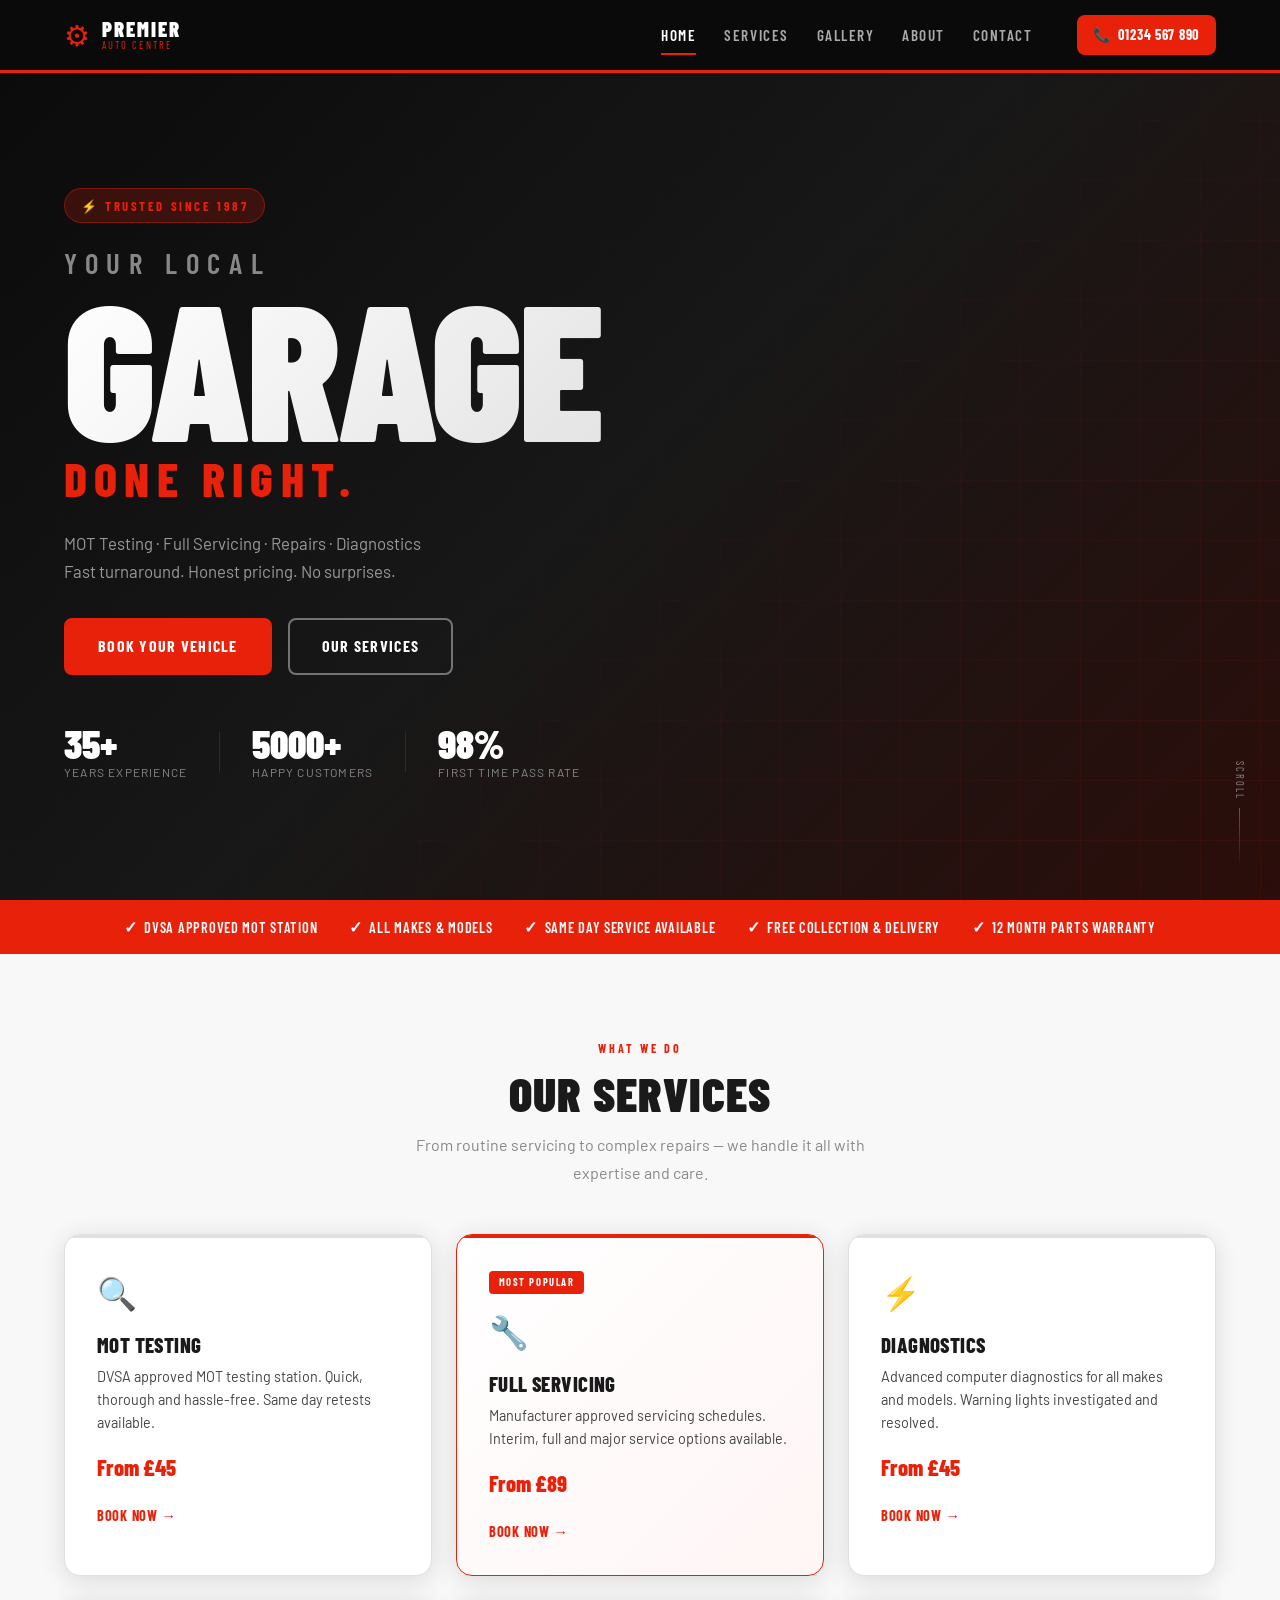
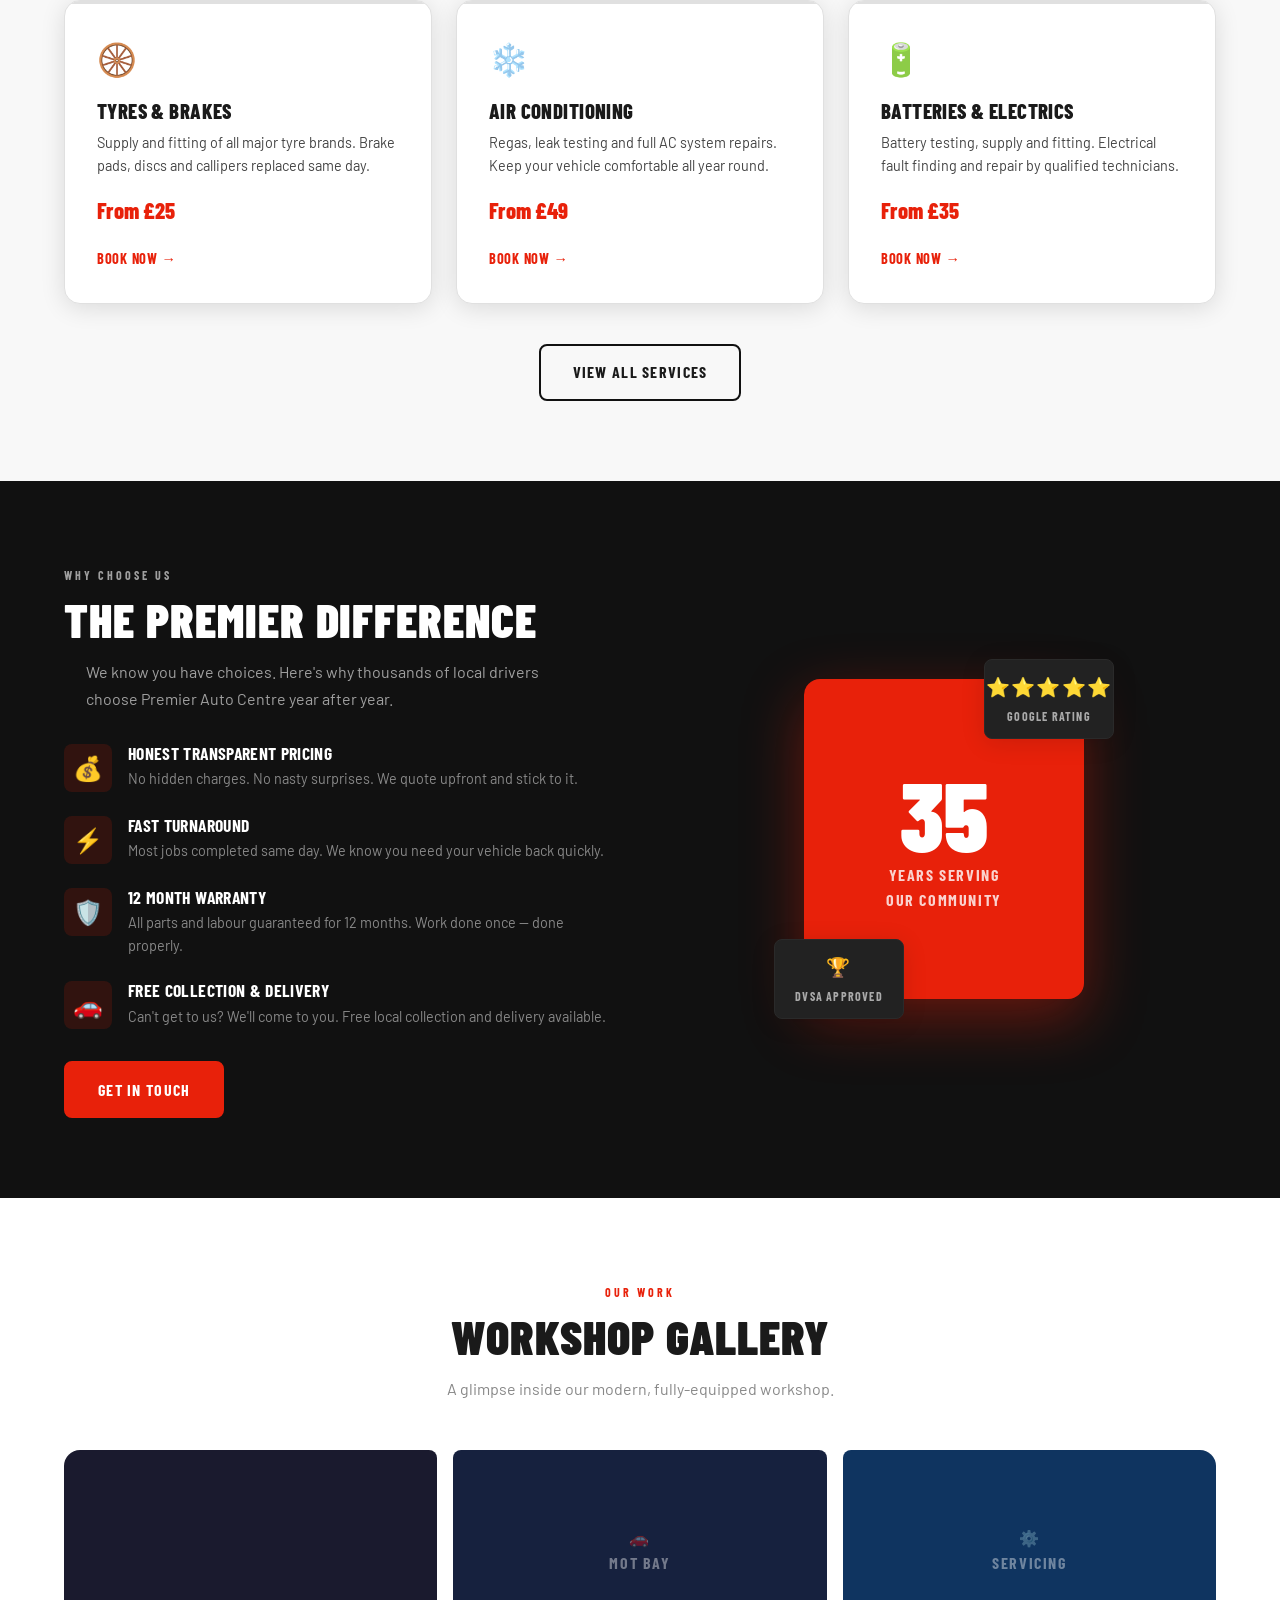
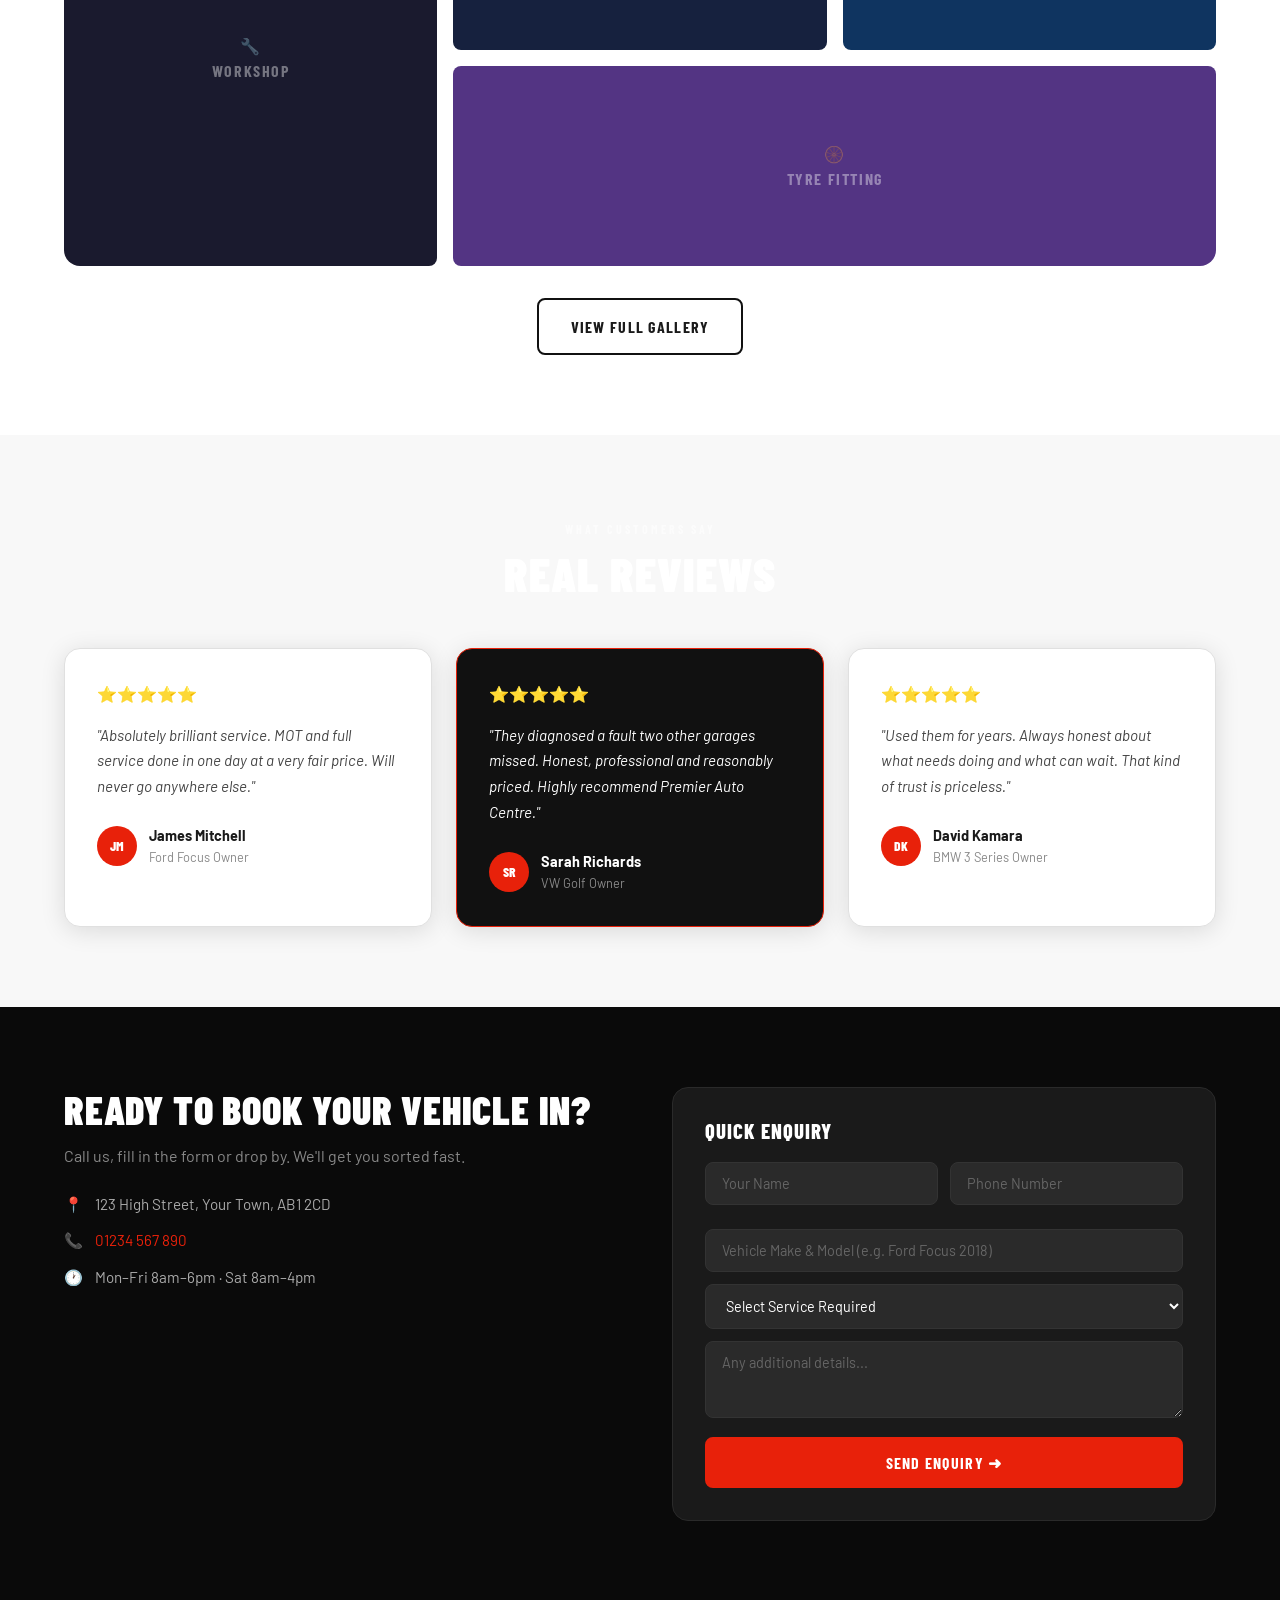
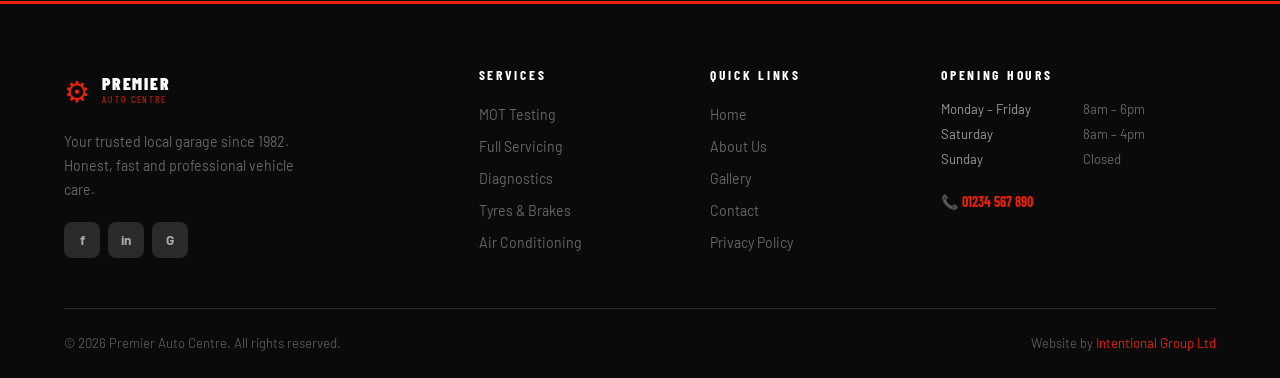
==== commit 73264d2b: "1982" ====
--- a/index.html
+++ b/index.html
@@ -353,7 +353,7 @@
               <small>AUTO CENTRE</small>
             </div>
           </div>
-          <p>Your trusted local garage since 1987. Honest, fast and professional vehicle care.</p>
+          <p>Your trusted local garage since 1982. Honest, fast and professional vehicle care.</p>
           <div class="footer-social">
             <a href="#" aria-label="Facebook">f</a>
             <a href="#" aria-label="Instagram">in</a>
